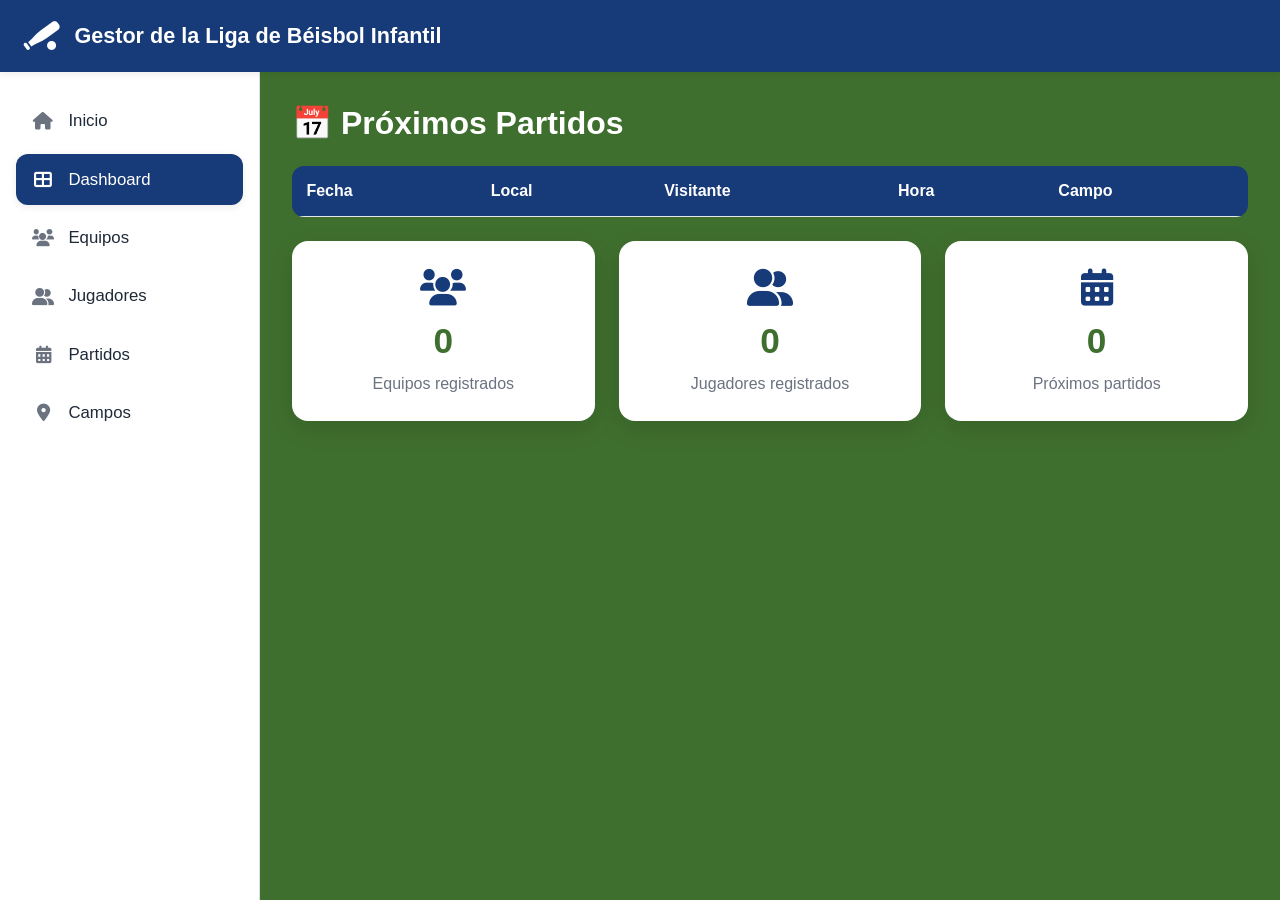
==== dashboard.html @ 668f4903 "Add files via upload" ====
<!DOCTYPE html>
<html lang="es">
<head>
    <meta charset="UTF-8">
    <meta name="viewport" content="width=device-width, initial-scale=1.0">
    <title>Liga de Béisbol Infantil - Dashboard</title>
    
    <link rel="stylesheet" href="public/css/base.css">
    <link rel="stylesheet" href="public/css/layout.css">
    <link rel="stylesheet" href="public/css/sidebar.css">
    <link rel="stylesheet" href="public/css/components.css">
    <link rel="stylesheet" href="public/css/dashboard.css">
    <link rel="stylesheet" href="public/css/equipos.css">
    <link rel="stylesheet" href="public/css/jugadores.css">
    <link rel="stylesheet" href="public/css/partidos.css">
    <link rel="stylesheet" href="public/css/campo.css">
    
    <link rel="stylesheet" href="https://cdnjs.cloudflare.com/ajax/libs/font-awesome/6.0.0/css/all.min.css">
</head>
<body>
    <header class="top-bar">
        <div class="logo">
            <i class="fas fa-baseball-bat-ball"></i>
            <span>Gestor de la Liga de Béisbol Infantil</span>
        </div>
    </header>
    
    <div class="main-container">
        <nav class="sidebar">
        <ul>
            <li><a href="index.html"><i class="fas fa-home"></i> Inicio</a></li>
            <li class="active">
                <a href="dashboard.html"><i class="fas fa-th-large"></i> Dashboard</a>
            </li>
            <li><a href="equipos.html"><i class="fas fa-users"></i> Equipos</a></li>
            <li><a href="jugadores.html"><i class="fas fa-user-friends"></i> Jugadores</a></li>
            <li><a href="partidos.html"><i class="fas fa-calendar-alt"></i> Partidos</a></li>
            <li><a href="campo.html"><i class="fas fa-map-marker-alt"></i> Campos</a></li>
        </ul>
    </nav>

    <main class="content">
        <h2>📅 Próximos Partidos</h2>
        <table class="tabla-partidos">
            <thead>
                <tr>
                    <th>Fecha</th>
                    <th>Local</th>
                    <th>Visitante</th>
                    <th>Hora</th>
                    <th>Campo</th>
                </tr>
            </thead>
            <tbody id="tablaPartidos"></tbody>
        </table>
        
        <div class="cards">
            <div class="card">
                <i class="fas fa-users"></i>
                <h2 id="equiposTotal">0</h2>
                <p>Equipos registrados</p>
            </div>
            
            <div class="card">
                <i class="fas fa-user-friends"></i>
                <h2 id="jugadoresTotal">0</h2>
                <p>Jugadores registrados</p>
            </div>
            
            <div class="card">
                <i class="fas fa-calendar-alt"></i>
                <h2 id="partidosTotal">0</h2>
                <p>Próximos partidos</p>
            </div>
        </div>
    </main>

</div> <script src="public/js/config.js"></script>
<script src="public/js/dashboard.js"></script>
</body>
</html>
---- public/css/base.css ----
:root {
    --color-primary: #173a78;
    --color-primary-dark: #122f61;
    --color-accent: #3f6f2e;
    --color-accent-dark: #345d27;
    --color-bg: #f3f4f6;
    --color-surface: #ffffff;
    --color-surface-alt: #f8fafc;
    --color-border: #d9dee7;
    --color-text: #1f2937;
    --color-text-soft: #6b7280;
    --color-danger: #d64545;
    --color-danger-dark: #b93535;
    --color-success: #3f6f2e;
    --shadow-sm: 0 2px 8px rgba(0, 0, 0, 0.08);
    --shadow-md: 0 8px 24px rgba(0, 0, 0, 0.12);
    --radius-sm: 8px;
    --radius-md: 12px;
    --radius-lg: 16px;
    --sidebar-width: 260px;
    --topbar-height: 72px;
    --font-main: "Segoe UI", Tahoma, Geneva, Verdana, sans-serif;
}

* {
    margin: 0;
    padding: 0;
    box-sizing: border-box;
}

html {
    font-size: 16px;
}

body {
    font-family: var(--font-main);
    background: var(--color-bg);
    color: var(--color-text);
    min-height: 100vh;
}

img,
svg {
    display: block;
    max-width: 100%;
}

button,
input,
select,
textarea {
    font: inherit;
}

button {
    cursor: pointer;
    border: none;
    background: none;
}

a {
    color: inherit;
    text-decoration: none;
}

ul {
    list-style: none;
}

h1, h2, h3 {
    line-height: 1.2;
}

h2 {
    font-size: 2rem;
    font-weight: 700;
    margin-bottom: 1.5rem;
    color: #ffffff;
}

h3 {
    font-size: 1.3rem;
    font-weight: 700;
}

.titulo-blanco {
    color: #ffffff;
}

.titulo-azul {
    color: var(--color-primary);
}
---- public/css/layout.css ----
.top-bar {
    height: var(--topbar-height);
    background: var(--color-primary);
    color: #ffffff;
    display: flex;
    align-items: center;
    padding: 0 1.5rem;
    box-shadow: var(--shadow-sm);
    position: sticky;
    top: 0;
    z-index: 1000;
}

.logo {
    display: flex;
    align-items: center;
    gap: 0.9rem;
    font-size: 1.35rem;
    font-weight: 700;
}

.logo i {
    font-size: 1.8rem;
}

.main-container {
    display: flex;
    min-height: calc(100vh - var(--topbar-height));
}

.content {
    flex: 1;
    background: var(--color-accent);
    padding: 2rem;
    overflow-x: auto;
}

.content > * + * {
    margin-top: 1.5rem;
}

.container,
.form-card,
.card,
.table-section,
.form-section {
    background: var(--color-surface);
    border-radius: var(--radius-lg);
    box-shadow: var(--shadow-md);
}

.container,
.form-section,
.table-section,
.form-card {
    padding: 1.75rem;
}

.card {
    padding: 1.5rem;
}

.card-header {
    margin-bottom: 1.25rem;
}

.content-header {
    margin-bottom: 1.25rem;
}

.content-header h1 {
    font-size: 1.55rem;
    color: var(--color-primary);
    display: flex;
    align-items: center;
    gap: 0.75rem;
}

.table-responsive {
    overflow-x: auto;
}

@media (max-width: 900px) {
    .main-container {
        flex-direction: column;
    }

    .content {
        padding: 1.2rem;
    }

    h2 {
        font-size: 1.6rem;
    }
}
---- public/css/sidebar.css ----
.sidebar {
    width: var(--sidebar-width);
    background: #ffffff;
    border-right: 1px solid var(--color-border);
    padding: 1.5rem 1rem;
    flex-shrink: 0;
}

.sidebar ul {
    display: flex;
    flex-direction: column;
    gap: 0.5rem;
}

.sidebar li a {
    display: flex;
    align-items: center;
    gap: 0.9rem;
    padding: 0.95rem 1rem;
    border-radius: 12px;
    color: var(--color-text);
    font-size: 1.05rem;
    font-weight: 500;
    transition: background 0.2s ease, color 0.2s ease, transform 0.2s ease;
}

.sidebar li a i {
    width: 22px;
    text-align: center;
    font-size: 1.1rem;
    color: var(--color-text-soft);
    transition: color 0.2s ease;
}

.sidebar li a:hover {
    background: #eef3fb;
    color: var(--color-primary);
    transform: translateX(2px);
}

.sidebar li a:hover i {
    color: var(--color-primary);
}

.sidebar li.active a {
    background: var(--color-primary);
    color: #ffffff;
    box-shadow: var(--shadow-sm);
}

.sidebar li.active a i {
    color: #ffffff;
}

@media (max-width: 900px) {
    .sidebar {
        width: 100%;
        border-right: none;
        border-bottom: 1px solid var(--color-border);
        padding: 1rem;
    }

    .sidebar ul {
        flex-direction: row;
        flex-wrap: wrap;
    }

    .sidebar li {
        flex: 1 1 180px;
    }
}
---- public/css/components.css ----
.form-group {
    display: flex;
    flex-direction: column;
    gap: 0.45rem;
}

.form-group label {
    font-weight: 600;
    color: var(--color-text);
}

input,
select,
textarea {
    width: 100%;
    border: 2px solid var(--color-border);
    border-radius: var(--radius-sm);
    padding: 0.9rem 1rem;
    background: #ffffff;
    color: var(--color-text);
    outline: none;
    transition: border-color 0.2s ease, box-shadow 0.2s ease;
}

textarea {
    resize: vertical;
    min-height: 120px;
}

input:focus,
select:focus,
textarea:focus {
    border-color: var(--color-primary);
    box-shadow: 0 0 0 4px rgba(23, 58, 120, 0.12);
}

.horizontal-form,
.grid-form,
.modal-grid {
    display: grid;
    gap: 1rem;
}

.horizontal-form {
    grid-template-columns: repeat(auto-fit, minmax(220px, 1fr));
    align-items: end;
}

.grid-form {
    grid-template-columns: repeat(2, minmax(0, 1fr));
}

.form-actions {
    grid-column: 1 / -1;
    display: flex;
    justify-content: center;
    margin-top: 0.5rem;
}

.btn-primary,
.btn-register,
.btn-cancel,
.btn-edit,
.btn-delete {
    border: none;
    border-radius: 10px;
    font-weight: 700;
    transition: transform 0.15s ease, opacity 0.2s ease, background 0.2s ease;
}

.btn-primary,
.btn-register {
    background: var(--color-accent);
    color: #ffffff;
    padding: 0.95rem 1.35rem;
}

.btn-primary:hover,
.btn-register:hover {
    background: var(--color-accent-dark);
    transform: translateY(-1px);
}

.btn-cancel {
    background: #e5e7eb;
    color: var(--color-text);
    padding: 0.95rem 1.35rem;
}

.btn-cancel:hover {
    background: #d6d9df;
}

.btn-edit,
.btn-delete {
    width: 40px;
    height: 40px;
    display: inline-flex;
    align-items: center;
    justify-content: center;
    margin-right: 0.35rem;
    color: #ffffff;
}

.btn-edit {
    background: var(--color-primary);
}

.btn-edit:hover {
    background: var(--color-primary-dark);
}

.btn-delete {
    background: var(--color-danger);
}

.btn-delete:hover {
    background: var(--color-danger-dark);
}

table {
    width: 100%;
    border-collapse: collapse;
    overflow: hidden;
    border-radius: 12px;
}

thead {
    background: var(--color-primary);
    color: #ffffff;
}

th,
td {
    padding: 1rem 0.9rem;
    text-align: left;
    border-bottom: 1px solid #e5e7eb;
    vertical-align: middle;
}

tbody tr {
    background: #ffffff;
    transition: background 0.2s ease;
}

tbody tr:hover {
    background: #f8fafc;
}

.status-badge,
.estado {
    display: inline-flex;
    align-items: center;
    justify-content: center;
    border-radius: 999px;
    padding: 0.35rem 0.8rem;
    font-size: 0.9rem;
    font-weight: 700;
    white-space: nowrap;
}

.status-badge,
.estado.programado {
    background: rgba(63, 111, 46, 0.12);
    color: var(--color-success);
}

.estado.finalizado {
    background: rgba(23, 58, 120, 0.12);
    color: var(--color-primary);
}

.table-controls {
    margin-bottom: 1rem;
}

.search-box {
    position: relative;
    max-width: 420px;
}

.search-box input {
    padding-left: 2.8rem;
}

.search-box i,
.lupa-azul {
    position: absolute;
    top: 50%;
    left: 1rem;
    transform: translateY(-50%);
    color: var(--color-primary);
    pointer-events: none;
}

.modal {
    position: fixed;
    inset: 0;
    background: rgba(15, 23, 42, 0.45);
    display: none;
    align-items: center;
    justify-content: center;
    padding: 1rem;
    z-index: 2000;
}

.modal.show {
    display: flex;
}

.modal-content {
    width: min(720px, 100%);
    background: #ffffff;
    border-radius: 16px;
    padding: 1.5rem;
    box-shadow: var(--shadow-md);
}

.modal-content h3 {
    color: var(--color-primary);
    margin-bottom: 1.2rem;
}

.modal-grid {
    grid-template-columns: repeat(2, minmax(0, 1fr));
}

.modal-buttons {
    display: flex;
    justify-content: flex-end;
    gap: 0.8rem;
    margin-top: 1.25rem;
}

@media (max-width: 768px) {
    .grid-form,
    .modal-grid {
        grid-template-columns: 1fr;
    }

    .horizontal-form {
        grid-template-columns: 1fr;
    }

    th,
    td {
        padding: 0.85rem 0.7rem;
    }
}
---- public/css/dashboard.css ----
.cards {
    display: grid;
    grid-template-columns: repeat(3, minmax(220px, 1fr));
    gap: 1.5rem;
}

.cards .card {
    text-align: center;
    min-height: 180px;
    display: flex;
    flex-direction: column;
    align-items: center;
    justify-content: center;
    gap: 0.8rem;
}

.cards .card i {
    font-size: 2.3rem;
    color: var(--color-primary);
}

.cards .card h2 {
    margin: 0;
    font-size: 2.2rem;
    color: var(--color-accent);
}

.cards .card p {
    color: var(--color-text-soft);
    font-size: 1rem;
}

@media (max-width: 900px) {
    .cards {
        grid-template-columns: 1fr;
    }
}
---- public/css/equipos.css ----
.form-section {
    margin-bottom: 1.5rem;
}

.table-section .content-header h1 {
    margin-bottom: 0.25rem;
}

#teamForm button {
    min-height: 50px;
    align-self: stretch;
}

#teamsTable td:last-child,
#teamsTable th:last-child {
    width: 130px;
}
---- public/css/jugadores.css ----
#modulo-jugadores {
    display: flex;
    flex-direction: column;
    gap: 1.5rem;
}

#modulo-jugadores .card:first-child {
    padding: 1.75rem;
}

#modulo-jugadores .card-header h3 {
    font-size: 1.45rem;
}

#playerForm.grid-form {
    grid-template-columns: repeat(2, minmax(0, 1fr));
    gap: 1.2rem 1.5rem;
}

#playerForm .form-group:nth-child(5) {
    grid-column: 1 / -1;
}

#playerForm .form-actions {
    margin-top: 0.5rem;
}

#playerForm .btn-register {
    width: 100%;
    max-width: none;
    min-height: 56px;
    font-size: 1.15rem;
    border-radius: 12px;
}

#playerForm textarea,
#playerForm .medical-notes {
    min-height: 140px;
}

#playerTableBody td {
    vertical-align: middle;
}

@media (max-width: 768px) {
    #playerForm.grid-form {
        grid-template-columns: 1fr;
    }
}
---- public/css/partidos.css ----
.form-card .card-header {
    display: flex;
    justify-content: space-between;
    align-items: center;
    gap: 1rem;
    margin-bottom: 1.2rem;
}

.form-card .card-header h3 {
    margin: 0;
    color: var(--color-primary);
}

.form-card table td:nth-child(3),
.form-card table th:nth-child(3) {
    text-align: center;
    width: 70px;
    font-weight: 700;
    color: var(--color-text-soft);
}

@media (max-width: 768px) {
    .form-card .card-header {
        flex-direction: column;
        align-items: stretch;
    }

    .form-card .card-header .btn-primary {
        width: 100%;
    }
}
---- public/css/campo.css ----
:root {
  --color-primary: #173a78;
  --color-accent: #3f6f2e;
  --color-bg: #f3f4f6;
  --color-surface: #ffffff;
  --color-surface-alt: #f8fafc;
  --color-border: #d9dee7;
  --color-text: #1f2937;
  --color-text-soft: #6b7280;
  --shadow-sm: 0 2px 8px rgba(0,0,0,0.08);
  --shadow-md: 0 8px 24px rgba(0,0,0,0.12);
  --radius-md: 12px;
  --radius-lg: 16px;
}

.map-grid {
  display: grid;
  grid-template-columns: 1fr 280px;
  gap: 1.5rem;
  align-items: start;
}

@media (max-width: 900px) {
  .map-grid {
    grid-template-columns: 1fr;
  }
  .fields-list {
    display: grid;
    grid-template-columns: 1fr 1fr;
    gap: 0.75rem;
  }
}

@media (max-width: 520px) {
  .fields-list {
    grid-template-columns: 1fr;
  }
}

.map-card {
  padding: 0;
  overflow: hidden;
}

#map {
  height: 500px;
  width: 100%;
  border-radius: var(--radius-lg);
}

.map-legend {
  display: flex;
  flex-wrap: wrap;
  gap: 0.4rem 1rem;
  padding: 0.85rem 1.2rem;
  border-top: 1px solid var(--color-border);
  background: var(--color-surface-alt);
  border-radius: 0 0 var(--radius-lg) var(--radius-lg);
}

.legend-item {
  display: flex;
  align-items: center;
  gap: 0.4rem;
  font-size: 0.75rem;
  color: var(--color-text-soft);
  font-weight: 600;
}

.legend-dot {
  width: 10px;
  height: 10px;
  border-radius: 50%;
  flex-shrink: 0;
}

.fields-list {
  display: flex;
  flex-direction: column;
  gap: 0.75rem;
}

.field-card {
  background: var(--color-surface);
  border: 1px solid var(--color-border);
  border-left: 4px solid var(--c);
  border-radius: var(--radius-md);
  padding: 0.9rem 1rem;
  cursor: pointer;
  transition: transform 0.18s, box-shadow 0.18s, border-color 0.18s;
}

.field-card:hover,
.field-card.active {
  transform: translateX(4px);
  box-shadow: var(--shadow-md);
  border-color: var(--c);
}

.fc-top {
  display: flex;
  align-items: center;
  gap: 0.6rem;
  margin-bottom: 0.45rem;
}

.fc-num {
  width: 28px;
  height: 28px;
  border-radius: 50%;
  background: var(--c);
  display: flex;
  align-items: center;
  justify-content: center;
  font-size: 0.85rem;
  font-weight: 700;
  color: #fff;
  flex-shrink: 0;
}

.fc-name {
  font-size: 0.93rem;
  font-weight: 700;
  color: var(--color-text);
  line-height: 1.2;
}

.fc-cat {
  font-size: 0.68rem;
  font-weight: 700;
  text-transform: uppercase;
  letter-spacing: 0.06em;
  color: var(--c);
}

.fc-meta {
  font-size: 0.75rem;
  color: var(--color-text-soft);
  line-height: 1.65;
}

.fc-meta span {
  color: var(--color-text);
  font-weight: 600;
}

.leaflet-popup-content-wrapper {
  background: #fff !important;
  border: 1px solid var(--color-border) !important;
  border-radius: var(--radius-md) !important;
  box-shadow: var(--shadow-md) !important;
  padding: 0 !important;
  font-family: "Segoe UI", Tahoma, Geneva, Verdana, sans-serif !important;
  color: var(--color-text) !important;
}

.leaflet-popup-tip {
  background: #fff !important;
}

.leaflet-popup-content {
  margin: 0 !important;
  padding: 0 !important;
  min-width: 220px;
}

.leaflet-popup-close-button {
  color: var(--color-text-soft) !important;
  top: 8px !important;
  right: 10px !important;
  font-size: 1rem !important;
}

.popup-inner {
  padding: 1rem 1.1rem;
}

.popup-head {
  display: flex;
  align-items: center;
  gap: 0.6rem;
  padding-bottom: 0.65rem;
  border-bottom: 1px solid var(--color-border);
  margin-bottom: 0.65rem;
}

.popup-num {
  width: 36px;
  height: 36px;
  border-radius: 50%;
  display: flex;
  align-items: center;
  justify-content: center;
  font-size: 1.1rem;
  font-weight: 700;
  color: #fff;
  flex-shrink: 0;
}

.popup-title {
  font-size: 0.97rem;
  font-weight: 700;
  color: var(--color-text);
}

.popup-cat {
  font-size: 0.69rem;
  font-weight: 700;
  text-transform: uppercase;
  letter-spacing: 0.06em;
}

.popup-rows {
  list-style: none;
  margin: 0;
  padding: 0;
}

.popup-rows li {
  display: flex;
  gap: 0.5rem;
  align-items: flex-start;
  font-size: 0.8rem;
  color: var(--color-text-soft);
  padding: 0.28rem 0;
  border-bottom: 1px solid #f1f3f5;
  line-height: 1.45;
}

.popup-rows li:last-child {
  border-bottom: none;
}

.popup-rows .ic {
  flex-shrink: 0;
  color: var(--color-primary);
  margin-top: 1px;
  font-size: 0.8rem;
  width: 14px;
  text-align: center;
}

.popup-rows strong {
  color: var(--color-text);
  font-weight: 600;
}

.pin-wrap {
  display: flex;
  flex-direction: column;
  align-items: center;
  font-size: 0;
}

.pin-body {
  width: 40px;
  height: 40px;
  border-radius: 50%;
  border: 4px solid #fff;
  display: flex;
  align-items: center;
  justify-content: center;
  color: #fff;
  font-size: 1rem;
  font-weight: 700;
  box-shadow: 0 3px 8px rgba(0,0,0,0.4);
  z-index: 1000;
}

.pin-body span {
  display: block;
  line-height: 1;
  font-size: 1rem;
}

.pin-shadow {
  width: 12px;
  height: 5px;
  background: rgba(0,0,0,0.25);
  border-radius: 50%;
  margin-top: -2px;
}
.content-header h1 {
  font-size: 1.55rem;
  color: #ffffff;
  display: flex;
  align-items: center;
  gap: 0.75rem;
}

.content-header p {
  color: rgba(255,255,255,0.75);
  margin-top: 0.3rem;
  font-size: 0.92rem;
}

/* CONTENEDOR DE LAS CARDS */
.fields-list {
  display: flex;
  flex-direction: column;
  gap: 0.8rem;
}

/* CARD BONITA */
.field-card {
  background: var(--color-surface);
  border: 1px solid var(--color-border);
  border-left: 5px solid var(--c); /* 🔥 color dinámico */
  border-radius: 12px;
  padding: 0.9rem 1rem;
  cursor: pointer;
  transition: all 0.2s ease;
}

/* HOVER */
.field-card:hover {
  transform: translateX(5px);
  box-shadow: 0 8px 20px rgba(0,0,0,0.12);
}

/* ACTIVA (cuando das click) */
.field-card.active {
  border-color: var(--c);
  box-shadow: 0 10px 25px rgba(0,0,0,0.15);
}

/* NOMBRE */
.field-card strong {
  display: block;
  font-size: 0.95rem;
  font-weight: 700;
  color: var(--color-text);
}

/* CATEGORIA */
.field-cat {
  font-size: 0.7rem;
  text-transform: uppercase;
  font-weight: 700;
  letter-spacing: 0.05em;
  color: var(--c);
  margin-top: 2px;
}

/* INFO */
.field-info {
  font-size: 0.75rem;
  color: var(--color-text-soft);
  margin-top: 6px;
  line-height: 1.4;
}

.field-info span {
  font-weight: 600;
  color: var(--color-text);
}
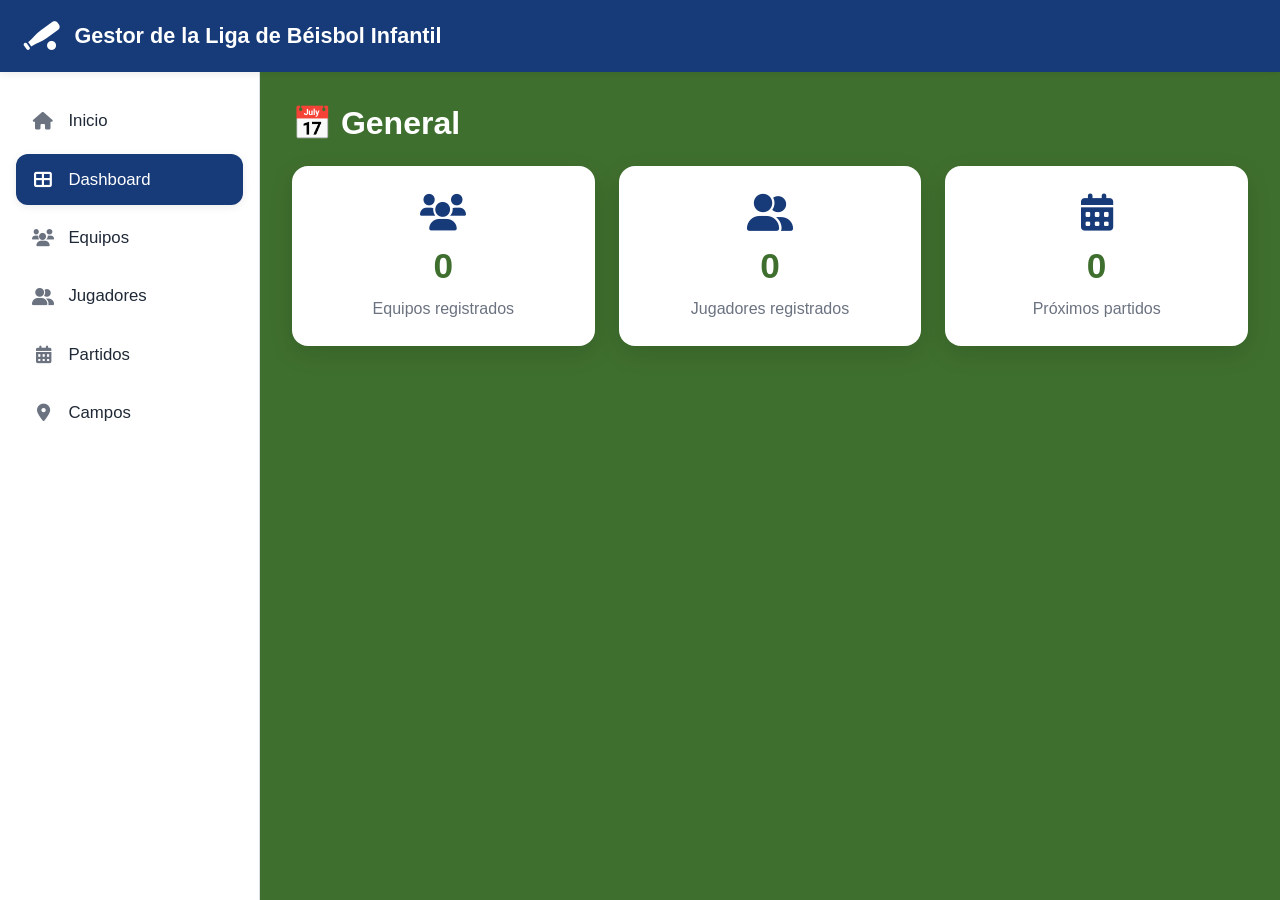
==== commit f3a2f9a4: "Add files via upload" ====
--- a/dashboard.html
+++ b/dashboard.html
@@ -40,19 +40,7 @@
     </nav>
 
     <main class="content">
-        <h2>📅 Próximos Partidos</h2>
-        <table class="tabla-partidos">
-            <thead>
-                <tr>
-                    <th>Fecha</th>
-                    <th>Local</th>
-                    <th>Visitante</th>
-                    <th>Hora</th>
-                    <th>Campo</th>
-                </tr>
-            </thead>
-            <tbody id="tablaPartidos"></tbody>
-        </table>
+        <h2>📅 General</h2>
         
         <div class="cards">
             <div class="card">
